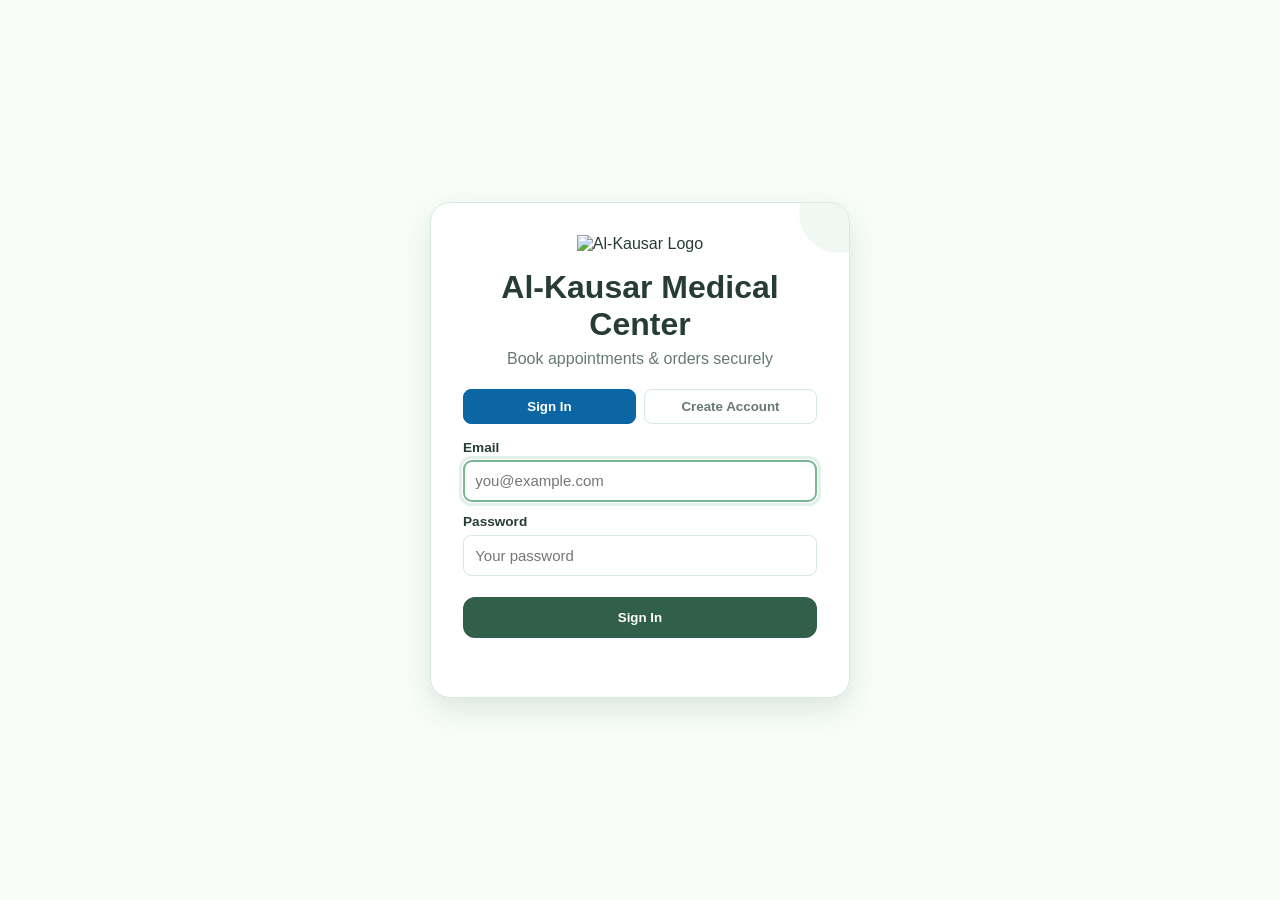
==== login.html @ 041fcc41 "Remove demo-account hint, back link, and security badges from login page" ====
<!DOCTYPE html>
<html lang="en">
<head>
  <meta charset="UTF-8" />
  <meta name="viewport" content="width=device-width, initial-scale=1.0" />
  <title>Sign In - Al-Kausar Medical Center</title>
  <link rel="stylesheet" href="style.css" />
  <style>
    body.auth-page { display: flex; align-items: center; justify-content: center; min-height: 100vh; background: var(--soft); }
    .auth-card { max-width: 420px; width: 100%; text-align: center; padding: 2rem; }
    .auth-card img { width: 96px; margin-bottom: 1rem; }
    .auth-card .form-group { text-align: left; margin: .8rem 0; }
    .auth-card label { display: block; font-size: .85rem; font-weight: 600; margin-bottom: .35rem; }
    .auth-card input { width: 100%; padding: .7rem; border: 1px solid var(--border); border-radius: 8px; box-sizing: border-box; background: var(--card-bg, #fff); color: var(--text, #111); }
    .auth-card .primary-btn { width: 100%; padding: .8rem; margin-top: .5rem; }
    .error-msg { color: #c62828; min-height: 1.2em; font-size: .9rem; margin-top: .6rem; }
    .success-msg { color: #2e7d32; min-height: 1.2em; font-size: .9rem; margin-top: .6rem; }
    .hint { margin-top: 1rem; font-size: .85rem; color: var(--muted); }
    .tabs { display: flex; gap: .5rem; justify-content: center; margin-bottom: 1rem; }
    .tabs button { flex: 1; padding: .55rem; border-radius: 8px; border: 1px solid var(--border); background: transparent; cursor: pointer; font-weight: 600; color: var(--muted); }
    .tabs button.active { background: var(--primary, #0c66a4); color: #fff; border-color: var(--primary, #0c66a4); }
    .step { display: none; }
    .step.active { display: block; }
    a.link { cursor: pointer; color: var(--primary, #0c66a4); text-decoration: underline; }
  </style>
</head>
<body class="auth-page">
  <div class="auth-card card">
    <img src="assets/logo.png" alt="Al-Kausar Logo" />
    <h1>Al-Kausar Medical Center</h1>
    <p style="margin:.2rem 0 1.2rem; color: var(--muted);">Book appointments &amp; orders securely</p>

    <div class="tabs">
      <button id="tabSignIn" class="active" type="button">Sign In</button>
      <button id="tabSignUp" type="button">Create Account</button>
    </div>

    <!-- ============ SIGN IN ============ -->
    <div id="stepSignIn" class="step active">
      <form id="loginForm" novalidate>
        <div class="form-group">
          <label for="username">Email</label>
          <input id="username" type="text" required autocomplete="username" placeholder="you@example.com" />
        </div>
        <div class="form-group">
          <label for="password">Password</label>
          <input id="password" type="password" required autocomplete="current-password" placeholder="Your password" />
        </div>
        <button type="submit" class="primary-btn">Sign In</button>
        <div id="loginError" class="error-msg"></div>
      </form>
    </div>

    <!-- ============ CREATE ACCOUNT ============ -->
    <div id="stepSignUp" class="step">
      <form id="signupForm" novalidate>
        <div class="form-group">
          <label for="suName">Full name</label>
          <input id="suName" type="text" autocomplete="name" placeholder="e.g. Hashir Salam" />
        </div>
        <div class="form-group">
          <label for="suEmail">Email</label>
          <input id="suEmail" type="email" required autocomplete="email" placeholder="you@example.com" />
        </div>
        <div class="form-group">
          <label for="suPassword">Password</label>
          <input id="suPassword" type="password" required autocomplete="new-password" placeholder="8+ chars with letters, numbers &amp; symbols" />
        </div>
        <div class="form-group">
          <label for="suPassword2">Confirm password</label>
          <input id="suPassword2" type="password" required autocomplete="new-password" placeholder="Repeat your password" />
        </div>
        <button type="submit" class="primary-btn">Create Account</button>
        <div id="signupError" class="error-msg"></div>
      </form>
    </div>

    <!-- ============ VERIFY EMAIL ============ -->
    <div id="stepVerify" class="step">
      <p style="color: var(--muted); margin:.4rem 0 1rem;">
        We sent a 6-digit verification code to<br /><strong id="verifyEmailDest" style="color:var(--text);"></strong>
      </p>
      <form id="verifyForm" novalidate>
        <div class="form-group">
          <label for="verificationCode">Verification code</label>
          <input id="verificationCode" type="text" inputmode="numeric" autocomplete="one-time-code" required placeholder="6-digit code" maxlength="6" />
        </div>
        <button type="submit" class="primary-btn">Verify Email</button>
        <div id="verifyError" class="error-msg"></div>
        <div id="verifySuccess" class="success-msg"></div>
      </form>
      <p class="hint">Didn't get it? <a class="link" id="resendCode">Resend code</a> &nbsp;•&nbsp; <a class="link" id="backToSignup">Use another email</a></p>
    </div>

    </div>

  <script>
    // --- In-app authentication with Amazon Cognito ---
    // Sign up with email -> verification code by email -> confirm -> sign in.
    // All credential traffic goes over HTTPS straight to Cognito; the API stays
    // protected by the Cognito JWT authorizer.
    const CLIENT_ID = "m0s0e255m43a8gpf62k69rhjb";
    const ENDPOINT = "https://cognito-idp.ap-south-1.amazonaws.com/";
    const SESSION_KEYS = {
      access: "akmc_access_token",
      id: "akmc_id_token",
      refresh: "akmc_refresh_token",
      expires: "akmc_token_expires",
      user: "akmc_user"
    };

    const $ = (id) => document.getElementById(id);
    const steps = { signIn: $("stepSignIn"), signUp: $("stepSignUp"), verify: $("stepVerify") };

    let pendingEmail = null;    // email used in the current sign-up / verify session
    let pendingPassword = null; // kept in memory only, never written to storage

    function showStep(name) {
      Object.values(steps).forEach(s => s.classList.toggle("active", s.id === "step" + name[0].toUpperCase() + name.slice(1)));
      $("tabSignIn").classList.toggle("active", name === "signIn");
      $("tabSignUp").classList.toggle("active", name === "signUp");
    }

    function setError(el, msg) { el.textContent = msg || ""; }
    function decodeJwtPayload(token) {
      try {
        const b = token.split(".")[1].replace(/-/g, "+").replace(/_/g, "/");
        return JSON.parse(atob(b));
      } catch (e) { return {}; }
    }

    async function callCognito(target, body) {
      const res = await fetch(ENDPOINT, {
        method: "POST",
        headers: {
          "Content-Type": "application/x-amz-json-1.1",
          "X-Amz-Target": "AWSCognitoIdentityProviderService." + target,
          "X-Amz-User-Agent": "aws-amplify/0.1.x js"
        },
        body: JSON.stringify(body)
      });
      const data = await res.json();
      if (!res.ok) {
        const err = new Error(data.message || data.code || "Request failed");
        err.code = data.__type || "";
        throw err;
      }
      return data;
    }

    function friendlyMessage(err) {
      const m = err.message || "";
      if (/NotAuthorized|Incorrect username or password/i.test(m)) return "Incorrect email or password.";
      if (/UserNotFoundException/.test(m) && /signUp|Resend|confirm/i.test(err.code || "")) return "No pending sign-up found for this email.";
      if (/UserNotFoundException/i.test(m)) return "No account found for that email. Create one above.";
      if (/PasswordResetRequiredException/i.test(m)) return "A password reset is required for this account.";
      if (/UsernameExistsException/i.test(m)) return "This email is already registered. Try signing in, or check your inbox for a verification code.";
      if (/InvalidPasswordException/i.test(m)) return "Password doesn't meet the policy: 8+ characters with upper/lowercase letters, a number and a symbol.";
      if (/CodeMismatchException/i.test(m)) return "Incorrect code. Check the email and try again.";
      if (/ExpiredCodeException/i.test(m)) return "That code expired. Please resend a new one.";
      if (/LimitExceededException|TooManyFailedAttempts|TooManyRequests/i.test(m)) return "Too many attempts. Please wait a few minutes and try again.";
      if (/InvalidEmailRoleAccessPolicy/i.test(m)) return "We couldn't send the verification email right now. Please try again later.";
      if (/NetworkError|Failed to fetch/i.test(m)) return "Could not reach the authentication service. Check your connection.";
      return m;
    }

    // ---------------- Sign in ----------------
    async function signIn(username, password) {
      const data = await callCognito("InitiateAuth", {
        AuthFlow: "USER_PASSWORD_AUTH",
        ClientId: CLIENT_ID,
        AuthParameters: { USERNAME: username, PASSWORD: password }
      });
      const auth = data.AuthenticationResult;
      if (!auth || !auth.AccessToken) throw new Error("No session was returned.");

      sessionStorage.setItem(SESSION_KEYS.access, auth.AccessToken);
      if (auth.IdToken) sessionStorage.setItem(SESSION_KEYS.id, auth.IdToken);
      if (auth.RefreshToken) sessionStorage.setItem(SESSION_KEYS.refresh, auth.RefreshToken);
      sessionStorage.setItem(SESSION_KEYS.expires, String(Date.now() + auth.ExpiresIn * 1000));

      const payload = decodeJwtPayload(auth.IdToken || auth.AccessToken);
      sessionStorage.setItem(SESSION_KEYS.user, JSON.stringify({
        email: payload.email || username,
        username: payload["cognito:username"] || username,
        name: payload.name || payload.email || username,
        exp: payload.exp
      }));
      window.location.replace(window.location.origin + "/index.html");
    }

    $("loginForm").addEventListener("submit", async (e) => {
      e.preventDefault();
      setError($("loginError"));
      const username = $("username").value.trim();
      const password = $("password").value;
      if (!username || !password) { setError($("loginError"), "Please enter your email and password."); return; }
      const btn = $("loginForm").querySelector(".primary-btn");
      btn.disabled = true; btn.textContent = "Signing in...";
      try { await signIn(username, password); }
      catch (err) { setError($("loginError"), friendlyMessage(err)); }
      finally { btn.disabled = false; btn.textContent = "Sign In"; }
    });

    // ---------------- Sign up ----------------
    function goToVerify(email, password) {
      pendingEmail = email;
      pendingPassword = password;
      $("verifyEmailDest").textContent = email;
      setError($("verifyError"));
      setError($("verifySuccess"));
      showStep("verify");
      $("verificationCode").focus();
    }

    $("signupForm").addEventListener("submit", async (e) => {
      e.preventDefault();
      setError($("signupError"));
      const name = $("suName").value.trim();
      const email = $("suEmail").value.trim().toLowerCase();
      const p1 = $("suPassword").value;
      const p2 = $("suPassword2").value;
      if (!email || !p1) { setError($("signupError"), "Please fill in your email and password."); return; }
      if (p1 !== p2) { setError($("signupError"), "Passwords do not match."); return; }
      const btn = $("signupForm").querySelector(".primary-btn");
      btn.disabled = true; btn.textContent = "Creating account...";
      try {
        const attrs = [{ Name: "email", Value: email }];
        if (name) attrs.push({ Name: "name", Value: name });
        await callCognito("SignUp", { ClientId: CLIENT_ID, Username: email, Password: p1, UserAttributes: attrs, ClientMetadata: {} });
        goToVerify(email, p1);
      } catch (err) {
        if (/UsernameExistsException/.test(err.code || "")) {
          // Maybe already confirmed -> try sign in, or existing unconfirmed -> go verify
          setError($("signupError"), "This email is already registered. Try signing in instead.");
        } else {
          setError($("signupError"), friendlyMessage(err));
        }
      } finally {
        btn.disabled = false; btn.textContent = "Create Account";
      }
    });

    // ---------------- Verify email ----------------
    $("verifyForm").addEventListener("submit", async (e) => {
      e.preventDefault();
      setError($("verifyError"));
      setError($("verifySuccess"));
      const code = $("verificationCode").value.trim();
      if (!code || code.length !== 6) { setError($("verifyError"), "Enter the 6-digit code from your email."); return; }
      const btn = $("verifyForm").querySelector(".primary-btn");
      btn.disabled = true; btn.textContent = "Verifying...";
      try {
        await callCognito("ConfirmSignUp", { ClientId: CLIENT_ID, Username: pendingEmail, ConfirmationCode: code });
        setError($("verifyError"));
        setError($("verifySuccess"), "Email verified! Signing you in...");
        if (pendingEmail && pendingPassword) {
          window.setTimeout(() => signIn(pendingEmail, pendingPassword).catch(err => {
            showStep("signIn");
            $("username").value = pendingEmail;
            setError($("loginError"), friendlyMessage(err) + " Try signing in now.");
          }), 600);
        } else {
          showStep("signIn");
          $("username").value = pendingEmail;
        }
      } catch (err) {
        setError($("verifyError"), friendlyMessage(err));
      } finally {
        btn.disabled = false; btn.textContent = "Verify Email";
      }
    });

    $("resendCode").addEventListener("click", async () => {
      setError($("verifyError")); setError($("verifySuccess"));
      const link = $("resendCode");
      link.textContent = "Sending...";
      try {
        await callCognito("ResendConfirmationCode", { ClientId: CLIENT_ID, Username: pendingEmail });
        setError($("verifySuccess"), "A new code was sent to " + pendingEmail + ".");
      } catch (err) {
        setError($("verifyError"), friendlyMessage(err));
      } finally {
        link.textContent = "Resend code";
      }
    });

    $("backToSignup").addEventListener("click", () => { showStep("signUp"); });

    // ---------------- Tabs ----------------
    $("tabSignIn").addEventListener("click", () => { showStep("signIn"); setError($("loginError")); });
    $("tabSignUp").addEventListener("click", () => { showStep("signUp"); setError($("signupError")); });

    $("username").focus();
  </script>
</body>
</html>
---- style.css ----
* {
  margin: 0;
  padding: 0;
  box-sizing: border-box;
  font-family: Arial, Helvetica, sans-serif;
}

:root {
  --dark: #244136;
  --deep: #315f49;
  --green: #78b694;
  --green-2: #9ed3b3;
  --mint: #eefaf2;
  --soft: #f8fdf9;
  --border: #d6ebdd;
  --white: #ffffff;
  --text: #263d33;
  --muted: #667a70;
  --danger: #b83d3d;
  --danger-bg: #ffe8e8;
  --warning-bg: #fff4d9;
  --shadow: 0 12px 30px rgba(36, 65, 54, 0.12);
}

body {
  background: var(--soft);
  color: var(--text);
}

.topbar {
  background: rgba(255, 255, 255, 0.95);
  padding: 14px 6%;
  display: flex;
  justify-content: space-between;
  align-items: center;
  box-shadow: var(--shadow);
  position: sticky;
  top: 0;
  z-index: 20;
  backdrop-filter: blur(12px);
}

.brand {
  display: flex;
  align-items: center;
  gap: 12px;
  cursor: pointer;
}

.brand img {
  width: 58px;
  height: 58px;
  object-fit: contain;
}

.brand h2 {
  color: var(--dark);
  font-size: 22px;
}

.brand p {
  color: var(--muted);
  font-size: 13px;
}

.nav-tabs {
  display: flex;
  gap: 8px;
  flex-wrap: wrap;
  justify-content: center;
}

.tab-btn {
  border: 1px solid var(--border);
  background: var(--mint);
  color: var(--dark);
  padding: 10px 14px;
  border-radius: 999px;
  cursor: pointer;
  font-weight: bold;
}

.tab-btn:hover,
.tab-btn.active {
  background: var(--green);
  color: var(--white);
  border-color: var(--green);
}

main {
  min-height: 82vh;
}

.tab-section {
  display: none;
  padding: 44px 6%;
}

.active-section {
  display: block;
}

.hero {
  background:
    radial-gradient(circle at top right, rgba(158, 211, 179, 0.7), transparent 35%),
    linear-gradient(135deg, #edf9f1, #dff3e7);
  border-radius: 30px;
  padding: 55px;
  display: grid;
  grid-template-columns: 1.4fr 0.8fr;
  gap: 35px;
  align-items: center;
  box-shadow: var(--shadow);
  border: 1px solid var(--border);
}

.pill {
  background: var(--white);
  color: var(--deep);
  padding: 8px 14px;
  border-radius: 999px;
  display: inline-block;
  font-weight: bold;
  margin-bottom: 16px;
  border: 1px solid var(--border);
}

.hero h1 {
  color: var(--dark);
  font-size: 48px;
  margin-bottom: 15px;
  line-height: 1.1;
}

.hero p {
  color: var(--muted);
  font-size: 17px;
  line-height: 1.65;
}

.hero-actions {
  margin-top: 26px;
  display: flex;
  gap: 14px;
  flex-wrap: wrap;
}

.primary-btn,
.secondary-btn,
.danger-btn {
  border: none;
  padding: 13px 20px;
  border-radius: 12px;
  font-weight: bold;
  cursor: pointer;
}

.primary-btn {
  background: var(--deep);
  color: var(--white);
}

.primary-btn:hover {
  background: var(--dark);
}

.secondary-btn {
  background: var(--white);
  color: var(--dark);
  border: 1px solid var(--border);
}

.danger-btn {
  background: var(--danger-bg);
  color: var(--danger);
}

.primary-btn:disabled {
  opacity: 0.55;
  cursor: not-allowed;
}

.hero-logo-card,
.form-card,
.info-card,
.card,
.cart-panel,
.record-card {
  background: var(--white);
  padding: 24px;
  border-radius: 20px;
  box-shadow: var(--shadow);
  border: 1px solid var(--border);
}

.hero-logo-card {
  text-align: center;
}

.hero-logo-card img {
  width: 210px;
  max-width: 100%;
  object-fit: contain;
  margin-bottom: 14px;
}

.hero-logo-card h3 {
  color: var(--dark);
  margin-bottom: 8px;
}

.stats {
  display: grid;
  grid-template-columns: repeat(4, 1fr);
  gap: 18px;
  margin: 28px 0;
}

.stats div {
  background: var(--white);
  border-radius: 18px;
  box-shadow: var(--shadow);
  padding: 23px;
  text-align: center;
  border: 1px solid var(--border);
}

.stats h2 {
  color: var(--deep);
  margin-bottom: 6px;
}

.content-block {
  margin-top: 35px;
}

.content-block h2,
.page-title h1 {
  color: var(--dark);
}

.notice {
  background: var(--mint);
  border: 1px solid var(--border);
  padding: 24px;
  border-radius: 20px;
}

.notice p {
  color: var(--muted);
  margin-top: 10px;
  line-height: 1.6;
}

.page-title {
  margin-bottom: 28px;
}

.page-title h1 {
  font-size: 40px;
  margin-bottom: 8px;
}

.page-title p {
  color: var(--muted);
}

.service-grid {
  margin-top: 18px;
  display: grid;
  grid-template-columns: repeat(auto-fit, minmax(190px, 1fr));
  gap: 16px;
}

.service-grid div {
  background: var(--white);
  padding: 22px;
  border-radius: 16px;
  text-align: center;
  box-shadow: var(--shadow);
  font-weight: bold;
  color: var(--dark);
  border: 1px solid var(--border);
}

.card-grid,
.medicine-grid {
  display: grid;
  grid-template-columns: repeat(auto-fit, minmax(255px, 1fr));
  gap: 20px;
}

.card h3 {
  color: var(--dark);
  margin: 10px 0;
}

.card p {
  color: var(--muted);
  margin: 8px 0;
  line-height: 1.45;
}

.badge {
  display: inline-block;
  padding: 7px 11px;
  background: var(--mint);
  color: var(--deep);
  border-radius: 999px;
  font-size: 13px;
  font-weight: bold;
  border: 1px solid var(--border);
}

.available {
  background: #ddf7e5;
  color: #247a43;
}

.out {
  background: var(--danger-bg);
  color: var(--danger);
}

.low {
  background: var(--warning-bg);
  color: #9a6b00;
}

.two-column,
.contact-grid,
.records-grid {
  display: grid;
  grid-template-columns: 1.15fr 0.85fr;
  gap: 24px;
}

.form-card {
  display: grid;
  gap: 14px;
}

.form-card h2,
.info-card h2,
.cart-panel h2,
.record-card h2 {
  color: var(--dark);
}

.info-card p,
.info-card li {
  margin: 10px 0;
  color: var(--muted);
  line-height: 1.5;
}

.info-card ul {
  padding-left: 20px;
}

input,
select,
textarea {
  padding: 13px;
  border: 1px solid var(--border);
  border-radius: 12px;
  font-size: 15px;
  outline-color: var(--green);
  background: #fcfffd;
}

textarea {
  min-height: 95px;
  resize: vertical;
}

.result-box {
  background: var(--white);
  margin-top: 22px;
  padding: 20px;
  border-radius: 16px;
  border-left: 6px solid var(--green);
  box-shadow: var(--shadow);
}

.result-box h3 {
  color: var(--dark);
  margin-bottom: 10px;
}

.hidden {
  display: none;
}

.search-row {
  display: flex;
  gap: 14px;
  margin-bottom: 24px;
}

.search-row input {
  flex: 1;
}

.pharmacy-layout {
  display: grid;
  grid-template-columns: 1fr 370px;
  gap: 24px;
  align-items: start;
}

.cart-panel {
  position: sticky;
  top: 105px;
}

.cart-items {
  margin: 16px 0;
  max-height: 230px;
  overflow-y: auto;
}

.cart-item {
  background: var(--mint);
  border-radius: 12px;
  padding: 12px;
  margin-bottom: 10px;
  border: 1px solid var(--border);
}

.cart-item-top {
  display: flex;
  justify-content: space-between;
  gap: 8px;
  align-items: center;
}

.small-btn {
  border: none;
  background: var(--danger-bg);
  color: var(--danger);
  padding: 6px 9px;
  border-radius: 8px;
  cursor: pointer;
  font-weight: bold;
}

.qty-row {
  display: flex;
  gap: 8px;
  margin-top: 8px;
}

.qty-row button {
  padding: 7px 12px;
}

.cart-total {
  border-top: 1px solid var(--border);
  border-bottom: 1px solid var(--border);
  padding: 14px 0;
  display: flex;
  justify-content: space-between;
  margin-bottom: 15px;
}

.order-form {
  display: grid;
  gap: 12px;
}

.order-form h3 {
  color: var(--dark);
}

.full-btn {
  width: 100%;
}

.record-actions {
  display: flex;
  gap: 12px;
  flex-wrap: wrap;
  margin-bottom: 20px;
}

.record-item {
  background: var(--mint);
  border: 1px solid var(--border);
  padding: 14px;
  border-radius: 14px;
  margin: 12px 0;
}

.record-item p {
  color: var(--muted);
  margin: 6px 0;
}

footer {
  background: var(--dark);
  color: var(--white);
  text-align: center;
  padding: 18px;
  display: flex;
  gap: 12px;
  align-items: center;
  justify-content: center;
  flex-wrap: wrap;
}

footer img {
  width: 42px;
  height: 42px;
  object-fit: contain;
}

@media (max-width: 1020px) {
  .topbar {
    flex-direction: column;
    gap: 16px;
  }

  .hero,
  .two-column,
  .contact-grid,
  .records-grid,
  .pharmacy-layout {
    grid-template-columns: 1fr;
  }

  .cart-panel {
    position: static;
  }

  .stats {
    grid-template-columns: repeat(2, 1fr);
  }
}

@media (max-width: 620px) {
  .tab-section {
    padding: 28px 5%;
  }

  .brand h2 {
    font-size: 18px;
  }

  .brand img {
    width: 50px;
    height: 50px;
  }

  .hero {
    padding: 30px;
  }

  .hero h1 {
    font-size: 33px;
  }

  .stats {
    grid-template-columns: 1fr;
  }

  .search-row {
    flex-direction: column;
  }
}

.contact-buttons {
  margin-top: 20px;
  display: grid;
  grid-template-columns: repeat(2, 1fr);
  gap: 12px;
}

.contact-btn {
  text-decoration: none;
  padding: 12px 14px;
  border-radius: 12px;
  text-align: center;
  font-weight: bold;
  color: var(--white);
  box-shadow: 0 8px 18px rgba(36, 65, 54, 0.10);
}

.contact-btn.call {
  background: var(--deep);
}

.contact-btn.whatsapp {
  background: #25d366;
}

.contact-btn.gmail {
  background: #d44638;
}

.contact-btn.facebook {
  background: #1877f2;
}

.contact-btn:hover {
  filter: brightness(0.95);
  transform: translateY(-1px);
}

@media (max-width: 520px) {
  .contact-buttons {
    grid-template-columns: 1fr;
  }
}

/* Professional polish update */
html {
  scroll-behavior: smooth;
}

body {
  transition: background 0.35s ease, color 0.35s ease;
}

.preloader {
  position: fixed;
  inset: 0;
  background: var(--soft);
  z-index: 999;
  display: grid;
  place-items: center;
  text-align: center;
  transition: opacity 0.5s ease, visibility 0.5s ease;
}

.preloader img {
  width: 120px;
  animation: pulseLogo 1.4s infinite ease-in-out;
}

.preloader p {
  color: var(--dark);
  font-weight: bold;
  margin-top: 14px;
}

.preloader.hide {
  opacity: 0;
  visibility: hidden;
}

.theme-toggle {
  border: 1px solid var(--border);
  background: var(--dark);
  color: var(--white);
  padding: 10px 14px;
  border-radius: 999px;
  cursor: pointer;
  font-weight: bold;
  transition: transform 0.25s ease, background 0.25s ease;
}

.theme-toggle:hover {
  transform: translateY(-2px);
  background: var(--deep);
}

.hero,
.stats div,
.service-grid div,
.card,
.info-card,
.form-card,
.cart-panel,
.hero-logo-card,
.record-card,
.notice {
  animation: fadeUp 0.65s ease both;
}

.card,
.service-grid div,
.stats div,
.info-card,
.form-card,
.cart-panel,
.hero-logo-card {
  transition: transform 0.28s ease, box-shadow 0.28s ease, border-color 0.28s ease;
}

.card:hover,
.service-grid div:hover,
.stats div:hover,
.info-card:hover,
.form-card:hover,
.cart-panel:hover,
.hero-logo-card:hover {
  transform: translateY(-6px);
  box-shadow: 0 18px 40px rgba(36, 65, 54, 0.18);
  border-color: var(--green-2);
}

.primary-btn,
.secondary-btn,
.danger-btn,
.tab-btn,
.contact-btn {
  transition: transform 0.25s ease, filter 0.25s ease, background 0.25s ease, color 0.25s ease;
}

.primary-btn:hover,
.secondary-btn:hover,
.danger-btn:hover,
.tab-btn:hover,
.contact-btn:hover {
  transform: translateY(-2px);
}

.hero-logo-card img {
  animation: floatLogo 3.5s ease-in-out infinite;
}

.card:nth-child(2),
.service-grid div:nth-child(2),
.stats div:nth-child(2) {
  animation-delay: 0.08s;
}

.card:nth-child(3),
.service-grid div:nth-child(3),
.stats div:nth-child(3) {
  animation-delay: 0.16s;
}

.card:nth-child(4),
.service-grid div:nth-child(4),
.stats div:nth-child(4) {
  animation-delay: 0.24s;
}

input:focus,
select:focus,
textarea:focus {
  box-shadow: 0 0 0 4px rgba(120, 182, 148, 0.20);
}

.result-box {
  animation: fadeUp 0.45s ease both;
}

body.dark-mode {
  --dark: #e9fff1;
  --deep: #9ed3b3;
  --green: #78b694;
  --green-2: #a9dcbc;
  --mint: #163326;
  --soft: #0d1f18;
  --border: #2d5a44;
  --white: #132b21;
  --text: #e6f7ed;
  --muted: #b6cfc0;
  --danger: #ff9b9b;
  --danger-bg: #4a2020;
  --warning-bg: #493c18;
  --shadow: 0 12px 30px rgba(0, 0, 0, 0.35);
}

body.dark-mode .topbar {
  background: rgba(19, 43, 33, 0.92);
}

body.dark-mode .hero {
  background:
    radial-gradient(circle at top right, rgba(120, 182, 148, 0.25), transparent 35%),
    linear-gradient(135deg, #132b21, #0f251c);
}

body.dark-mode input,
body.dark-mode select,
body.dark-mode textarea {
  background: #0f251c;
  color: var(--text);
}

body.dark-mode .secondary-btn {
  background: #0f251c;
  color: var(--text);
}

body.dark-mode .preloader {
  background: var(--soft);
}

body.dark-mode .contact-btn.gmail,
body.dark-mode .contact-btn.facebook,
body.dark-mode .contact-btn.whatsapp {
  color: white;
}

@keyframes fadeUp {
  from {
    opacity: 0;
    transform: translateY(18px);
  }
  to {
    opacity: 1;
    transform: translateY(0);
  }
}

@keyframes floatLogo {
  0%, 100% {
    transform: translateY(0);
  }
  50% {
    transform: translateY(-10px);
  }
}

@keyframes pulseLogo {
  0%, 100% {
    transform: scale(1);
    opacity: 0.85;
  }
  50% {
    transform: scale(1.08);
    opacity: 1;
  }
}

@media (max-width: 1020px) {
  .theme-toggle {
    align-self: center;
  }
}

/* v6 responsive and premium animation update */
.menu-toggle {
  display: none;
  border: 1px solid var(--border);
  background: var(--mint);
  color: var(--dark);
  width: 44px;
  height: 44px;
  border-radius: 12px;
  font-size: 24px;
  cursor: pointer;
  transition: transform 0.25s ease, background 0.25s ease;
}

.menu-toggle:hover {
  transform: rotate(4deg) scale(1.05);
  background: var(--green);
  color: var(--white);
}

.brand img {
  animation: logoGlow 3s ease-in-out infinite;
  filter: drop-shadow(0 8px 14px rgba(49, 95, 73, 0.22));
  transition: transform 0.35s ease, filter 0.35s ease;
}

.brand:hover img {
  transform: rotate(-4deg) scale(1.08);
  filter: drop-shadow(0 12px 22px rgba(49, 95, 73, 0.35));
}

.hero {
  position: relative;
  overflow: hidden;
  min-height: 560px;
}

.hero::before,
.hero::after {
  content: "";
  position: absolute;
  border-radius: 50%;
  pointer-events: none;
}

.hero::before {
  width: 260px;
  height: 260px;
  background: rgba(120, 182, 148, 0.18);
  top: -80px;
  left: -70px;
  animation: slowFloat 7s ease-in-out infinite;
}

.hero::after {
  width: 180px;
  height: 180px;
  background: rgba(158, 211, 179, 0.22);
  bottom: -55px;
  right: 28%;
  animation: slowFloat 8s ease-in-out infinite reverse;
}

.hero-text,
.hero-logo-card {
  position: relative;
  z-index: 1;
}

.hero-text h1 {
  max-width: 780px;
  letter-spacing: -1px;
}

.trust-row {
  margin-top: 30px;
  display: grid;
  grid-template-columns: repeat(3, 1fr);
  gap: 14px;
}

.trust-row div {
  background: rgba(255, 255, 255, 0.72);
  border: 1px solid var(--border);
  border-radius: 16px;
  padding: 14px;
  backdrop-filter: blur(8px);
  transition: transform 0.25s ease, background 0.25s ease;
}

.trust-row div:hover {
  transform: translateY(-4px);
  background: var(--white);
}

.trust-row strong {
  display: block;
  color: var(--dark);
  margin-bottom: 4px;
}

.trust-row span {
  color: var(--muted);
  font-size: 13px;
}

.logo-orbit {
  width: 230px;
  height: 230px;
  margin: 0 auto 12px;
  position: relative;
  display: grid;
  place-items: center;
}

.logo-orbit img {
  width: 185px;
  position: relative;
  z-index: 2;
  animation: logoBreath 3.2s ease-in-out infinite;
}

.logo-orbit span {
  position: absolute;
  border: 1px dashed var(--green);
  border-radius: 50%;
  inset: 8px;
  animation: rotateOrbit 16s linear infinite;
}

.logo-orbit span:nth-child(2) {
  inset: 28px;
  animation-direction: reverse;
  animation-duration: 11s;
  opacity: 0.65;
}

.mini-hours {
  background: var(--mint);
  border: 1px solid var(--border);
  padding: 12px;
  border-radius: 14px;
  margin-top: 16px;
}

.mini-hours p {
  margin: 6px 0;
  font-size: 14px;
}

.quick-strip {
  margin: 24px 0;
  display: grid;
  grid-template-columns: repeat(3, 1fr);
  gap: 18px;
}

.quick-strip div {
  background: var(--white);
  border: 1px solid var(--border);
  box-shadow: var(--shadow);
  border-radius: 20px;
  padding: 22px;
  transition: transform 0.28s ease, box-shadow 0.28s ease;
  animation: fadeUp 0.65s ease both;
}

.quick-strip div:hover {
  transform: translateY(-8px) scale(1.01);
  box-shadow: 0 20px 42px rgba(36, 65, 54, 0.18);
}

.quick-strip span {
  display: inline-grid;
  place-items: center;
  width: 42px;
  height: 42px;
  border-radius: 50%;
  background: var(--mint);
  color: var(--deep);
  font-weight: bold;
  margin-bottom: 12px;
  border: 1px solid var(--border);
}

.quick-strip h3 {
  color: var(--dark);
  margin-bottom: 8px;
}

.quick-strip p {
  color: var(--muted);
  line-height: 1.5;
}

.featured-care {
  display: grid;
  grid-template-columns: 1fr 1fr;
  gap: 22px;
  align-items: stretch;
  background: linear-gradient(135deg, var(--white), var(--mint));
  border: 1px solid var(--border);
  border-radius: 24px;
  padding: 28px;
  box-shadow: var(--shadow);
  overflow: hidden;
  position: relative;
}

.featured-care::after {
  content: "+";
  position: absolute;
  right: 25px;
  bottom: -28px;
  font-size: 150px;
  color: rgba(120, 182, 148, 0.15);
  font-weight: bold;
}

.featured-text,
.featured-cards {
  position: relative;
  z-index: 1;
}

.featured-text h2 {
  font-size: 32px;
  line-height: 1.2;
  margin: 12px 0;
}

.featured-text p {
  color: var(--muted);
  line-height: 1.65;
}

.featured-cards {
  display: grid;
  gap: 14px;
}

.featured-cards div {
  background: var(--white);
  border: 1px solid var(--border);
  border-radius: 18px;
  padding: 20px;
  transition: transform 0.25s ease;
}

.featured-cards div:hover {
  transform: translateX(6px);
}

.featured-cards h3 {
  color: var(--dark);
  margin-bottom: 8px;
}

.featured-cards p {
  color: var(--muted);
  line-height: 1.5;
}

.card:hover .badge {
  transform: scale(1.04);
}

.badge {
  transition: transform 0.25s ease;
}

.card {
  position: relative;
  overflow: hidden;
}

.card::after {
  content: "";
  position: absolute;
  width: 80px;
  height: 80px;
  background: rgba(120, 182, 148, 0.10);
  border-radius: 50%;
  right: -30px;
  top: -30px;
  transition: transform 0.35s ease;
}

.card:hover::after {
  transform: scale(2.2);
}

.card > * {
  position: relative;
  z-index: 1;
}

.contact-btn {
  position: relative;
  overflow: hidden;
}

.contact-btn::after {
  content: "";
  position: absolute;
  inset: 0;
  transform: translateX(-100%);
  background: linear-gradient(90deg, transparent, rgba(255,255,255,0.25), transparent);
  transition: transform 0.5s ease;
}

.contact-btn:hover::after {
  transform: translateX(100%);
}

body.dark-mode .trust-row div {
  background: rgba(19, 43, 33, 0.76);
}

body.dark-mode .featured-care {
  background: linear-gradient(135deg, #132b21, #10261d);
}

@keyframes logoGlow {
  0%, 100% {
    filter: drop-shadow(0 8px 14px rgba(49, 95, 73, 0.20));
  }
  50% {
    filter: drop-shadow(0 12px 24px rgba(49, 95, 73, 0.42));
  }
}

@keyframes logoBreath {
  0%, 100% {
    transform: scale(1) translateY(0);
  }
  50% {
    transform: scale(1.035) translateY(-5px);
  }
}

@keyframes rotateOrbit {
  to {
    transform: rotate(360deg);
  }
}

@keyframes slowFloat {
  0%, 100% {
    transform: translate(0, 0);
  }
  50% {
    transform: translate(16px, 20px);
  }
}

/* Stronger mobile responsiveness */
@media (max-width: 1020px) {
  .topbar {
    display: grid;
    grid-template-columns: 1fr auto auto;
    align-items: center;
    gap: 12px;
  }

  .brand {
    justify-self: start;
  }

  .menu-toggle {
    display: inline-grid;
    place-items: center;
  }

  .theme-toggle {
    justify-self: end;
  }

  .nav-tabs {
    grid-column: 1 / -1;
    display: none;
    width: 100%;
    background: var(--white);
    border: 1px solid var(--border);
    border-radius: 18px;
    padding: 12px;
    box-shadow: var(--shadow);
  }

  .nav-tabs.open {
    display: grid;
    grid-template-columns: repeat(2, 1fr);
  }

  .tab-btn {
    width: 100%;
    border-radius: 12px;
  }

  .hero {
    min-height: auto;
    padding: 38px;
  }

  .hero h1 {
    font-size: 42px;
  }

  .trust-row,
  .quick-strip,
  .featured-care {
    grid-template-columns: 1fr;
  }

  .hero-logo-card {
    max-width: 420px;
    margin: 0 auto;
  }

  body.dark-mode .nav-tabs {
    background: var(--white);
  }
}

@media (max-width: 720px) {
  .topbar {
    padding: 12px 4%;
    grid-template-columns: 1fr auto auto;
  }

  .brand h2 {
    font-size: 16px;
  }

  .brand p {
    font-size: 12px;
  }

  .brand img {
    width: 45px;
    height: 45px;
  }

  .theme-toggle {
    padding: 9px 10px;
    font-size: 13px;
  }

  .hero {
    padding: 26px;
    border-radius: 22px;
  }

  .hero h1 {
    font-size: 31px;
    letter-spacing: -0.5px;
  }

  .hero p {
    font-size: 15px;
  }

  .hero-actions {
    display: grid;
    grid-template-columns: 1fr;
  }

  .primary-btn,
  .secondary-btn,
  .danger-btn {
    width: 100%;
  }

  .logo-orbit {
    width: 180px;
    height: 180px;
  }

  .logo-orbit img {
    width: 140px;
  }

  .page-title h1 {
    font-size: 30px;
  }

  .quick-strip div,
  .featured-care,
  .service-grid div,
  .card,
  .form-card,
  .info-card,
  .cart-panel {
    border-radius: 16px;
  }

  .contact-buttons {
    grid-template-columns: 1fr;
  }

  .cart-items {
    max-height: none;
  }
}

@media (max-width: 420px) {
  .topbar {
    grid-template-columns: 1fr auto;
  }

  .theme-toggle {
    grid-column: 1 / -1;
    width: 100%;
  }

  .menu-toggle {
    grid-column: 2;
    grid-row: 1;
  }

  .nav-tabs.open {
    grid-template-columns: 1fr;
  }

  .hero h1 {
    font-size: 27px;
  }

  .stats div {
    padding: 18px;
  }

  .tab-section {
    padding-left: 4%;
    padding-right: 4%;
  }
}

/* ---- Security status (footer) + auth UI ---- */
.security-bar {
  color: var(--white);
  padding: 6px 0;
  font-size: 12px;
}

.security-bar-inner {
  max-width: 1200px;
  margin: 0 auto;
  display: flex;
  flex-wrap: wrap;
  align-items: center;
  justify-content: center;
  gap: 8px;
}

.sec-badge {
  background: rgba(128, 128, 128, 0.18);
  border: 1px solid rgba(128, 128, 128, 0.32);
  padding: 3px 10px;
  border-radius: 999px;
  font-size: 11px;
}

@supports (background: color-mix(in srgb, red 10%, transparent)) {
  .sec-badge {
    background: color-mix(in srgb, currentColor 12%, transparent);
    border: 1px solid color-mix(in srgb, currentColor 28%, transparent);
  }
}

.sec-user {
  font-weight: bold;
  opacity: 0.9;
}

.theme-toggle.logged-in {
  background: var(--green, #1e8e7e);
}
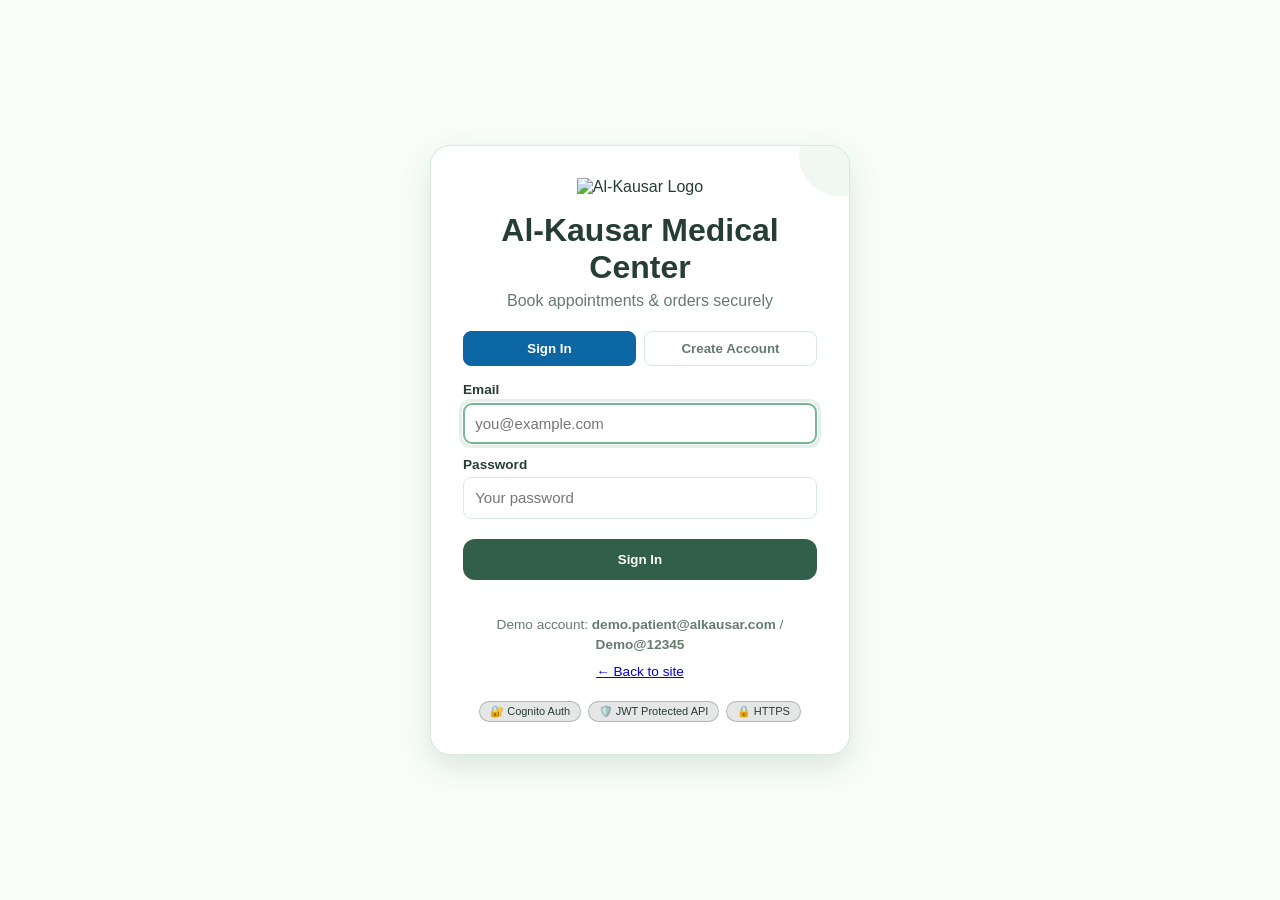
==== commit 98506621: "Add self-service sign-up: Cognito email verification (SignUp/ConfirmSignUp) + Create Account tab" ====
--- a/login.html
+++ b/login.html
@@ -16,6 +16,7 @@
     .error-msg { color: #c62828; min-height: 1.2em; font-size: .9rem; margin-top: .6rem; }
     .success-msg { color: #2e7d32; min-height: 1.2em; font-size: .9rem; margin-top: .6rem; }
     .hint { margin-top: 1rem; font-size: .85rem; color: var(--muted); }
+    .sec-badges { display: flex; gap: .4rem; justify-content: center; flex-wrap: wrap; margin-top: 1.2rem; }
     .tabs { display: flex; gap: .5rem; justify-content: center; margin-bottom: 1rem; }
     .tabs button { flex: 1; padding: .55rem; border-radius: 8px; border: 1px solid var(--border); background: transparent; cursor: pointer; font-weight: 600; color: var(--muted); }
     .tabs button.active { background: var(--primary, #0c66a4); color: #fff; border-color: var(--primary, #0c66a4); }
@@ -92,7 +93,15 @@
       <p class="hint">Didn't get it? <a class="link" id="resendCode">Resend code</a> &nbsp;•&nbsp; <a class="link" id="backToSignup">Use another email</a></p>
     </div>
 
-    </div>
+    <p class="hint">Demo account: <strong>demo.patient@alkausar.com</strong> / <strong>Demo@12345</strong></p>
+    <p class="hint"><a href="index.html">&larr; Back to site</a></p>
+
+    <div class="sec-badges">
+      <span class="sec-badge">🔐 Cognito Auth</span>
+      <span class="sec-badge">🛡️ JWT Protected API</span>
+      <span class="sec-badge">🔒 HTTPS</span>
+    </div>
+  </div>
 
   <script>
     // --- In-app authentication with Amazon Cognito ---
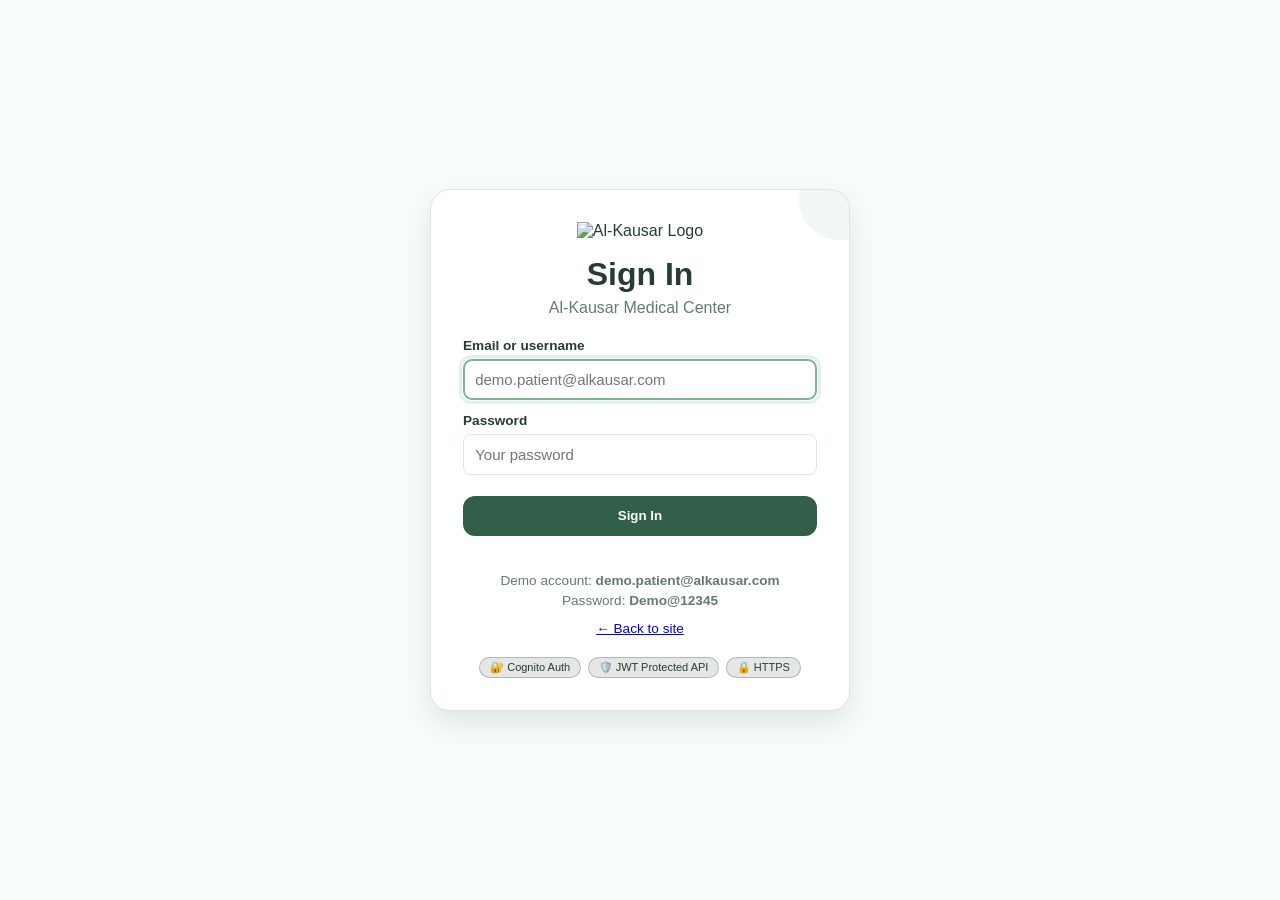
==== commit d8a623d1: "Replace flaky Cognito hosted-UI login with reliable in-app form (USER_PASSWORD_AUTH)" ====
--- a/login.html
+++ b/login.html
@@ -14,86 +14,30 @@
     .auth-card input { width: 100%; padding: .7rem; border: 1px solid var(--border); border-radius: 8px; box-sizing: border-box; background: var(--card-bg, #fff); color: var(--text, #111); }
     .auth-card .primary-btn { width: 100%; padding: .8rem; margin-top: .5rem; }
     .error-msg { color: #c62828; min-height: 1.2em; font-size: .9rem; margin-top: .6rem; }
-    .success-msg { color: #2e7d32; min-height: 1.2em; font-size: .9rem; margin-top: .6rem; }
     .hint { margin-top: 1rem; font-size: .85rem; color: var(--muted); }
     .sec-badges { display: flex; gap: .4rem; justify-content: center; flex-wrap: wrap; margin-top: 1.2rem; }
-    .tabs { display: flex; gap: .5rem; justify-content: center; margin-bottom: 1rem; }
-    .tabs button { flex: 1; padding: .55rem; border-radius: 8px; border: 1px solid var(--border); background: transparent; cursor: pointer; font-weight: 600; color: var(--muted); }
-    .tabs button.active { background: var(--primary, #0c66a4); color: #fff; border-color: var(--primary, #0c66a4); }
-    .step { display: none; }
-    .step.active { display: block; }
-    a.link { cursor: pointer; color: var(--primary, #0c66a4); text-decoration: underline; }
   </style>
 </head>
 <body class="auth-page">
   <div class="auth-card card">
     <img src="assets/logo.png" alt="Al-Kausar Logo" />
-    <h1>Al-Kausar Medical Center</h1>
-    <p style="margin:.2rem 0 1.2rem; color: var(--muted);">Book appointments &amp; orders securely</p>
+    <h1>Sign In</h1>
+    <p style="margin:.2rem 0 1.2rem; color: var(--muted);">Al-Kausar Medical Center</p>
 
-    <div class="tabs">
-      <button id="tabSignIn" class="active" type="button">Sign In</button>
-      <button id="tabSignUp" type="button">Create Account</button>
-    </div>
+    <form id="loginForm" novalidate>
+      <div class="form-group">
+        <label for="username">Email or username</label>
+        <input id="username" type="text" required autocomplete="username" placeholder="demo.patient@alkausar.com" />
+      </div>
+      <div class="form-group">
+        <label for="password">Password</label>
+        <input id="password" type="password" required autocomplete="current-password" placeholder="Your password" />
+      </div>
+      <button type="submit" class="primary-btn">Sign In</button>
+      <div id="loginError" class="error-msg"></div>
+    </form>
 
-    <!-- ============ SIGN IN ============ -->
-    <div id="stepSignIn" class="step active">
-      <form id="loginForm" novalidate>
-        <div class="form-group">
-          <label for="username">Email</label>
-          <input id="username" type="text" required autocomplete="username" placeholder="you@example.com" />
-        </div>
-        <div class="form-group">
-          <label for="password">Password</label>
-          <input id="password" type="password" required autocomplete="current-password" placeholder="Your password" />
-        </div>
-        <button type="submit" class="primary-btn">Sign In</button>
-        <div id="loginError" class="error-msg"></div>
-      </form>
-    </div>
-
-    <!-- ============ CREATE ACCOUNT ============ -->
-    <div id="stepSignUp" class="step">
-      <form id="signupForm" novalidate>
-        <div class="form-group">
-          <label for="suName">Full name</label>
-          <input id="suName" type="text" autocomplete="name" placeholder="e.g. Hashir Salam" />
-        </div>
-        <div class="form-group">
-          <label for="suEmail">Email</label>
-          <input id="suEmail" type="email" required autocomplete="email" placeholder="you@example.com" />
-        </div>
-        <div class="form-group">
-          <label for="suPassword">Password</label>
-          <input id="suPassword" type="password" required autocomplete="new-password" placeholder="8+ chars with letters, numbers &amp; symbols" />
-        </div>
-        <div class="form-group">
-          <label for="suPassword2">Confirm password</label>
-          <input id="suPassword2" type="password" required autocomplete="new-password" placeholder="Repeat your password" />
-        </div>
-        <button type="submit" class="primary-btn">Create Account</button>
-        <div id="signupError" class="error-msg"></div>
-      </form>
-    </div>
-
-    <!-- ============ VERIFY EMAIL ============ -->
-    <div id="stepVerify" class="step">
-      <p style="color: var(--muted); margin:.4rem 0 1rem;">
-        We sent a 6-digit verification code to<br /><strong id="verifyEmailDest" style="color:var(--text);"></strong>
-      </p>
-      <form id="verifyForm" novalidate>
-        <div class="form-group">
-          <label for="verificationCode">Verification code</label>
-          <input id="verificationCode" type="text" inputmode="numeric" autocomplete="one-time-code" required placeholder="6-digit code" maxlength="6" />
-        </div>
-        <button type="submit" class="primary-btn">Verify Email</button>
-        <div id="verifyError" class="error-msg"></div>
-        <div id="verifySuccess" class="success-msg"></div>
-      </form>
-      <p class="hint">Didn't get it? <a class="link" id="resendCode">Resend code</a> &nbsp;•&nbsp; <a class="link" id="backToSignup">Use another email</a></p>
-    </div>
-
-    <p class="hint">Demo account: <strong>demo.patient@alkausar.com</strong> / <strong>Demo@12345</strong></p>
+    <p class="hint">Demo account: <strong>demo.patient@alkausar.com</strong><br />Password: <strong>Demo@12345</strong></p>
     <p class="hint"><a href="index.html">&larr; Back to site</a></p>
 
     <div class="sec-badges">
@@ -104,9 +48,8 @@
   </div>
 
   <script>
-    // --- In-app authentication with Amazon Cognito ---
-    // Sign up with email -> verification code by email -> confirm -> sign in.
-    // All credential traffic goes over HTTPS straight to Cognito; the API stays
+    // --- In-app login with Amazon Cognito (USER_PASSWORD_AUTH flow) ---
+    // Credentials are sent over HTTPS directly to Cognito; the API stays
     // protected by the Cognito JWT authorizer.
     const CLIENT_ID = "m0s0e255m43a8gpf62k69rhjb";
     const ENDPOINT = "https://cognito-idp.ap-south-1.amazonaws.com/";
@@ -115,22 +58,19 @@
       id: "akmc_id_token",
       refresh: "akmc_refresh_token",
       expires: "akmc_token_expires",
-      user: "akmc_user"
+      user: "akmc_user",
+      verifier: "akmc_code_verifier",
+      state: "akmc_oauth_state"
     };
 
-    const $ = (id) => document.getElementById(id);
-    const steps = { signIn: $("stepSignIn"), signUp: $("stepSignUp"), verify: $("stepVerify") };
+    const form = document.getElementById("loginForm");
+    const errEl = document.getElementById("loginError");
+    const usernameEl = document.getElementById("username");
+    const passwordEl = document.getElementById("password");
+    const btn = form.querySelector("button[type='submit']");
 
-    let pendingEmail = null;    // email used in the current sign-up / verify session
-    let pendingPassword = null; // kept in memory only, never written to storage
+    function setError(msg) { errEl.textContent = msg || ""; }
 
-    function showStep(name) {
-      Object.values(steps).forEach(s => s.classList.toggle("active", s.id === "step" + name[0].toUpperCase() + name.slice(1)));
-      $("tabSignIn").classList.toggle("active", name === "signIn");
-      $("tabSignUp").classList.toggle("active", name === "signUp");
-    }
-
-    function setError(el, msg) { el.textContent = msg || ""; }
     function decodeJwtPayload(token) {
       try {
         const b = token.split(".")[1].replace(/-/g, "+").replace(/_/g, "/");
@@ -138,48 +78,26 @@
       } catch (e) { return {}; }
     }
 
-    async function callCognito(target, body) {
+    async function signIn(username, password) {
       const res = await fetch(ENDPOINT, {
         method: "POST",
         headers: {
           "Content-Type": "application/x-amz-json-1.1",
-          "X-Amz-Target": "AWSCognitoIdentityProviderService." + target,
+          "X-Amz-Target": "AWSCognitoIdentityProviderService.InitiateAuth",
           "X-Amz-User-Agent": "aws-amplify/0.1.x js"
         },
-        body: JSON.stringify(body)
+        body: JSON.stringify({
+          AuthFlow: "USER_PASSWORD_AUTH",
+          ClientId: CLIENT_ID,
+          AuthParameters: { USERNAME: username, PASSWORD: password }
+        })
       });
       const data = await res.json();
       if (!res.ok) {
-        const err = new Error(data.message || data.code || "Request failed");
+        const err = new Error(data.message || data.code || "Sign-in failed");
         err.code = data.__type || "";
         throw err;
       }
-      return data;
-    }
-
-    function friendlyMessage(err) {
-      const m = err.message || "";
-      if (/NotAuthorized|Incorrect username or password/i.test(m)) return "Incorrect email or password.";
-      if (/UserNotFoundException/.test(m) && /signUp|Resend|confirm/i.test(err.code || "")) return "No pending sign-up found for this email.";
-      if (/UserNotFoundException/i.test(m)) return "No account found for that email. Create one above.";
-      if (/PasswordResetRequiredException/i.test(m)) return "A password reset is required for this account.";
-      if (/UsernameExistsException/i.test(m)) return "This email is already registered. Try signing in, or check your inbox for a verification code.";
-      if (/InvalidPasswordException/i.test(m)) return "Password doesn't meet the policy: 8+ characters with upper/lowercase letters, a number and a symbol.";
-      if (/CodeMismatchException/i.test(m)) return "Incorrect code. Check the email and try again.";
-      if (/ExpiredCodeException/i.test(m)) return "That code expired. Please resend a new one.";
-      if (/LimitExceededException|TooManyFailedAttempts|TooManyRequests/i.test(m)) return "Too many attempts. Please wait a few minutes and try again.";
-      if (/InvalidEmailRoleAccessPolicy/i.test(m)) return "We couldn't send the verification email right now. Please try again later.";
-      if (/NetworkError|Failed to fetch/i.test(m)) return "Could not reach the authentication service. Check your connection.";
-      return m;
-    }
-
-    // ---------------- Sign in ----------------
-    async function signIn(username, password) {
-      const data = await callCognito("InitiateAuth", {
-        AuthFlow: "USER_PASSWORD_AUTH",
-        ClientId: CLIENT_ID,
-        AuthParameters: { USERNAME: username, PASSWORD: password }
-      });
       const auth = data.AuthenticationResult;
       if (!auth || !auth.AccessToken) throw new Error("No session was returned.");
 
@@ -190,117 +108,43 @@
 
       const payload = decodeJwtPayload(auth.IdToken || auth.AccessToken);
       sessionStorage.setItem(SESSION_KEYS.user, JSON.stringify({
-        email: payload.email || username,
-        username: payload["cognito:username"] || username,
-        name: payload.name || payload.email || username,
+        email: payload.email,
+        username: payload["cognito:username"],
+        name: payload.name || payload.email,
         exp: payload.exp
       }));
+
       window.location.replace(window.location.origin + "/index.html");
     }
 
-    $("loginForm").addEventListener("submit", async (e) => {
+    form.addEventListener("submit", async (e) => {
       e.preventDefault();
-      setError($("loginError"));
-      const username = $("username").value.trim();
-      const password = $("password").value;
-      if (!username || !password) { setError($("loginError"), "Please enter your email and password."); return; }
-      const btn = $("loginForm").querySelector(".primary-btn");
-      btn.disabled = true; btn.textContent = "Signing in...";
-      try { await signIn(username, password); }
-      catch (err) { setError($("loginError"), friendlyMessage(err)); }
-      finally { btn.disabled = false; btn.textContent = "Sign In"; }
-    });
+      setError("");
+      const username = usernameEl.value.trim();
+      const password = passwordEl.value;
+      if (!username || !password) { setError("Please enter your email and password."); return; }
 
-    // ---------------- Sign up ----------------
-    function goToVerify(email, password) {
-      pendingEmail = email;
-      pendingPassword = password;
-      $("verifyEmailDest").textContent = email;
-      setError($("verifyError"));
-      setError($("verifySuccess"));
-      showStep("verify");
-      $("verificationCode").focus();
-    }
-
-    $("signupForm").addEventListener("submit", async (e) => {
-      e.preventDefault();
-      setError($("signupError"));
-      const name = $("suName").value.trim();
-      const email = $("suEmail").value.trim().toLowerCase();
-      const p1 = $("suPassword").value;
-      const p2 = $("suPassword2").value;
-      if (!email || !p1) { setError($("signupError"), "Please fill in your email and password."); return; }
-      if (p1 !== p2) { setError($("signupError"), "Passwords do not match."); return; }
-      const btn = $("signupForm").querySelector(".primary-btn");
-      btn.disabled = true; btn.textContent = "Creating account...";
+      btn.disabled = true;
+      btn.textContent = "Signing in...";
       try {
-        const attrs = [{ Name: "email", Value: email }];
-        if (name) attrs.push({ Name: "name", Value: name });
-        await callCognito("SignUp", { ClientId: CLIENT_ID, Username: email, Password: p1, UserAttributes: attrs, ClientMetadata: {} });
-        goToVerify(email, p1);
+        await signIn(username, password);
       } catch (err) {
-        if (/UsernameExistsException/.test(err.code || "")) {
-          // Maybe already confirmed -> try sign in, or existing unconfirmed -> go verify
-          setError($("signupError"), "This email is already registered. Try signing in instead.");
-        } else {
-          setError($("signupError"), friendlyMessage(err));
-        }
+        const m = err.message || "Sign-in failed.";
+        setError(
+          /NotAuthorizedException|Incorrect username or password/i.test(m) ? "Incorrect username or password." :
+          /UserNotFoundException/i.test(m)                       ? "No account found for that email." :
+          /PasswordResetRequiredException/i.test(m)              ? "Password reset is required for this account." :
+          /TooManyRequests|Throttling/i.test(m)                  ? "Too many attempts. Wait a few minutes and try again." :
+          /NetworkError|Failed to fetch/i.test(m)                ? "Could not reach the authentication service. Check your connection." :
+          m
+        );
       } finally {
-        btn.disabled = false; btn.textContent = "Create Account";
+        btn.disabled = false;
+        btn.textContent = "Sign In";
       }
     });
 
-    // ---------------- Verify email ----------------
-    $("verifyForm").addEventListener("submit", async (e) => {
-      e.preventDefault();
-      setError($("verifyError"));
-      setError($("verifySuccess"));
-      const code = $("verificationCode").value.trim();
-      if (!code || code.length !== 6) { setError($("verifyError"), "Enter the 6-digit code from your email."); return; }
-      const btn = $("verifyForm").querySelector(".primary-btn");
-      btn.disabled = true; btn.textContent = "Verifying...";
-      try {
-        await callCognito("ConfirmSignUp", { ClientId: CLIENT_ID, Username: pendingEmail, ConfirmationCode: code });
-        setError($("verifyError"));
-        setError($("verifySuccess"), "Email verified! Signing you in...");
-        if (pendingEmail && pendingPassword) {
-          window.setTimeout(() => signIn(pendingEmail, pendingPassword).catch(err => {
-            showStep("signIn");
-            $("username").value = pendingEmail;
-            setError($("loginError"), friendlyMessage(err) + " Try signing in now.");
-          }), 600);
-        } else {
-          showStep("signIn");
-          $("username").value = pendingEmail;
-        }
-      } catch (err) {
-        setError($("verifyError"), friendlyMessage(err));
-      } finally {
-        btn.disabled = false; btn.textContent = "Verify Email";
-      }
-    });
-
-    $("resendCode").addEventListener("click", async () => {
-      setError($("verifyError")); setError($("verifySuccess"));
-      const link = $("resendCode");
-      link.textContent = "Sending...";
-      try {
-        await callCognito("ResendConfirmationCode", { ClientId: CLIENT_ID, Username: pendingEmail });
-        setError($("verifySuccess"), "A new code was sent to " + pendingEmail + ".");
-      } catch (err) {
-        setError($("verifyError"), friendlyMessage(err));
-      } finally {
-        link.textContent = "Resend code";
-      }
-    });
-
-    $("backToSignup").addEventListener("click", () => { showStep("signUp"); });
-
-    // ---------------- Tabs ----------------
-    $("tabSignIn").addEventListener("click", () => { showStep("signIn"); setError($("loginError")); });
-    $("tabSignUp").addEventListener("click", () => { showStep("signUp"); setError($("signupError")); });
-
-    $("username").focus();
+    usernameEl.focus();
   </script>
 </body>
 </html>
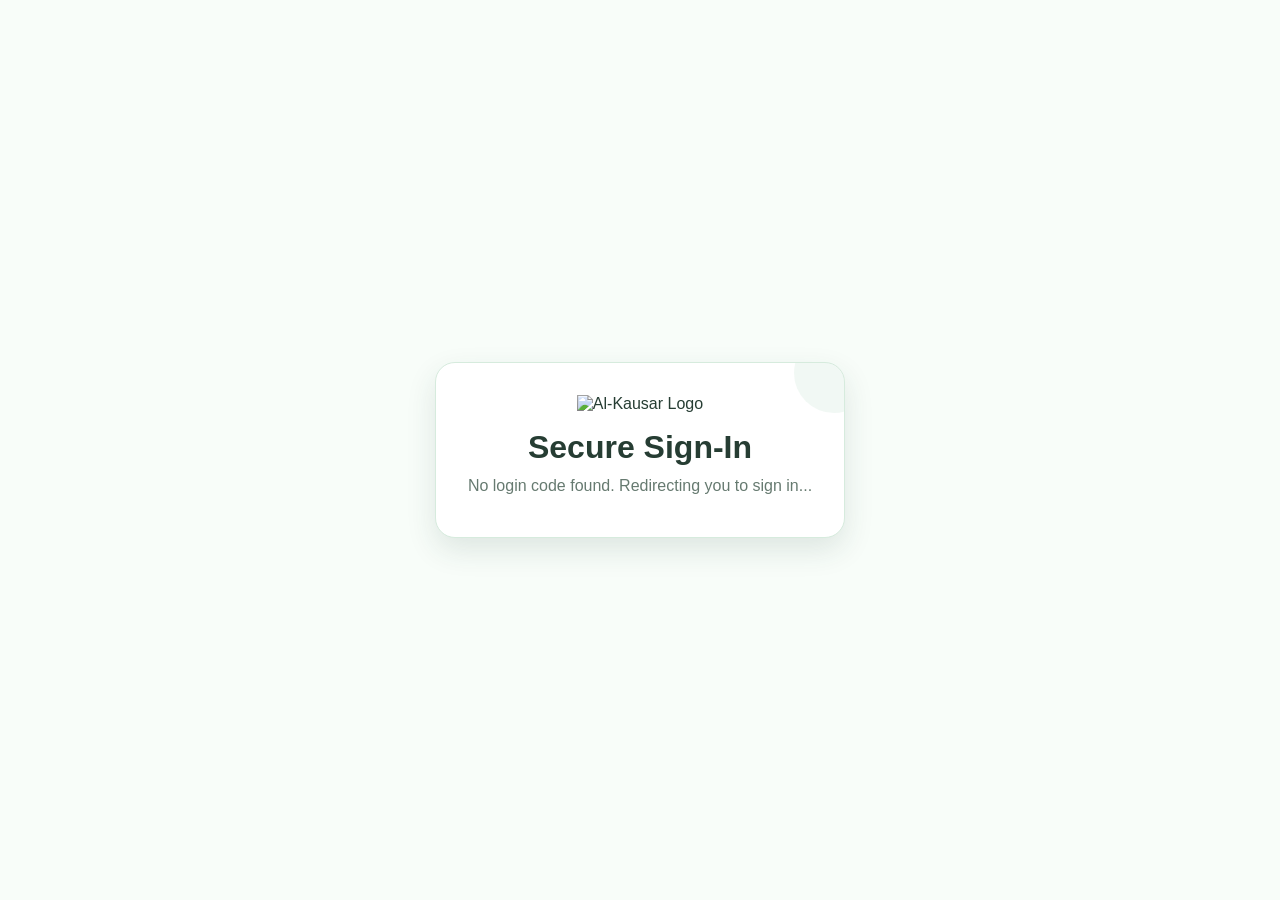
==== commit f4e39116: "Add InfoSec hardening: Cognito login, JWT API auth, WAF, throttling, alerting - Cognito user pool + " ====
--- a/login.html
+++ b/login.html
@@ -3,148 +3,121 @@
 <head>
   <meta charset="UTF-8" />
   <meta name="viewport" content="width=device-width, initial-scale=1.0" />
-  <title>Sign In - Al-Kausar Medical Center</title>
+  <title>Signing In - Al-Kausar Medical Center</title>
   <link rel="stylesheet" href="style.css" />
   <style>
-    body.auth-page { display: flex; align-items: center; justify-content: center; min-height: 100vh; background: var(--soft); }
-    .auth-card { max-width: 420px; width: 100%; text-align: center; padding: 2rem; }
+    body.auth-page { display: flex; align-items: center; justify-content: center; min-height: 100vh; }
+    .auth-card { max-width: 460px; text-align: center; padding: 2rem; }
     .auth-card img { width: 96px; margin-bottom: 1rem; }
-    .auth-card .form-group { text-align: left; margin: .8rem 0; }
-    .auth-card label { display: block; font-size: .85rem; font-weight: 600; margin-bottom: .35rem; }
-    .auth-card input { width: 100%; padding: .7rem; border: 1px solid var(--border); border-radius: 8px; box-sizing: border-box; background: var(--card-bg, #fff); color: var(--text, #111); }
-    .auth-card .primary-btn { width: 100%; padding: .8rem; margin-top: .5rem; }
-    .error-msg { color: #c62828; min-height: 1.2em; font-size: .9rem; margin-top: .6rem; }
-    .hint { margin-top: 1rem; font-size: .85rem; color: var(--muted); }
-    .sec-badges { display: flex; gap: .4rem; justify-content: center; flex-wrap: wrap; margin-top: 1.2rem; }
   </style>
 </head>
 <body class="auth-page">
-  <div class="auth-card card">
+  <div class="auth-card card" id="statusCard">
     <img src="assets/logo.png" alt="Al-Kausar Logo" />
-    <h1>Sign In</h1>
-    <p style="margin:.2rem 0 1.2rem; color: var(--muted);">Al-Kausar Medical Center</p>
-
-    <form id="loginForm" novalidate>
-      <div class="form-group">
-        <label for="username">Email or username</label>
-        <input id="username" type="text" required autocomplete="username" placeholder="demo.patient@alkausar.com" />
-      </div>
-      <div class="form-group">
-        <label for="password">Password</label>
-        <input id="password" type="password" required autocomplete="current-password" placeholder="Your password" />
-      </div>
-      <button type="submit" class="primary-btn">Sign In</button>
-      <div id="loginError" class="error-msg"></div>
-    </form>
-
-    <p class="hint">Demo account: <strong>demo.patient@alkausar.com</strong><br />Password: <strong>Demo@12345</strong></p>
-    <p class="hint"><a href="index.html">&larr; Back to site</a></p>
-
-    <div class="sec-badges">
-      <span class="sec-badge">🔐 Cognito Auth</span>
-      <span class="sec-badge">🛡️ JWT Protected API</span>
-      <span class="sec-badge">🔒 HTTPS</span>
-    </div>
+    <h1>Secure Sign-In</h1>
+    <p id="authMessage">Completing secure login with Amazon Cognito...</p>
   </div>
 
   <script>
-    // --- In-app login with Amazon Cognito (USER_PASSWORD_AUTH flow) ---
-    // Credentials are sent over HTTPS directly to Cognito; the API stays
-    // protected by the Cognito JWT authorizer.
-    const CLIENT_ID = "m0s0e255m43a8gpf62k69rhjb";
-    const ENDPOINT = "https://cognito-idp.ap-south-1.amazonaws.com/";
-    const SESSION_KEYS = {
-      access: "akmc_access_token",
-      id: "akmc_id_token",
-      refresh: "akmc_refresh_token",
-      expires: "akmc_token_expires",
-      user: "akmc_user",
-      verifier: "akmc_code_verifier",
-      state: "akmc_oauth_state"
-    };
+    // --- Amazon Cognito login callback handler (PKCE / authorization code flow) ---
+    (function () {
+      const params = new URLSearchParams(window.location.search);
+      const code = params.get("code");
+      const state = params.get("state");
+      const error = params.get("error");
+      const messageEl = document.getElementById("authMessage");
 
-    const form = document.getElementById("loginForm");
-    const errEl = document.getElementById("loginError");
-    const usernameEl = document.getElementById("username");
-    const passwordEl = document.getElementById("password");
-    const btn = form.querySelector("button[type='submit']");
+      const SESSION_KEYS = {
+        access: "akmc_access_token",
+        id: "akmc_id_token",
+        refresh: "akmc_refresh_token",
+        expires: "akmc_token_expires",
+        user: "akmc_user",
+        verifier: "akmc_code_verifier",
+        state: "akmc_oauth_state"
+      };
 
-    function setError(msg) { errEl.textContent = msg || ""; }
+      function fail(msg) {
+        messageEl.textContent = msg;
+        messageEl.style.color = "#c62828";
+      }
 
-    function decodeJwtPayload(token) {
-      try {
-        const b = token.split(".")[1].replace(/-/g, "+").replace(/_/g, "/");
-        return JSON.parse(atob(b));
-      } catch (e) { return {}; }
-    }
+      if (error) {
+        fail("Login was not completed: " + error + ". Please try again.");
+        return;
+      }
 
-    async function signIn(username, password) {
-      const res = await fetch(ENDPOINT, {
-        method: "POST",
-        headers: {
-          "Content-Type": "application/x-amz-json-1.1",
-          "X-Amz-Target": "AWSCognitoIdentityProviderService.InitiateAuth",
-          "X-Amz-User-Agent": "aws-amplify/0.1.x js"
-        },
-        body: JSON.stringify({
-          AuthFlow: "USER_PASSWORD_AUTH",
-          ClientId: CLIENT_ID,
-          AuthParameters: { USERNAME: username, PASSWORD: password }
+      // Verify state to prevent CSRF on the OAuth callback
+      const savedState = sessionStorage.getItem(SESSION_KEYS.state);
+      if (state && savedState && state !== savedState) {
+        fail("State mismatch detected. The login request may have been tampered with.");
+        return;
+      }
+      sessionStorage.removeItem(SESSION_KEYS.state);
+
+      const verifier = sessionStorage.getItem(SESSION_KEYS.verifier);
+      sessionStorage.removeItem(SESSION_KEYS.verifier);
+
+      const COGNITO_DOMAIN = "https://alkausar-lab.auth.ap-south-1.amazoncognito.com";
+      const CLIENT_ID = "m0s0e255m43a8gpf62k69rhjb";
+      const REDIRECT_URI = window.location.origin + "/login.html";
+
+      async function storeTokens(data) {
+        sessionStorage.setItem(SESSION_KEYS.access, data.access_token);
+        sessionStorage.setItem(SESSION_KEYS.id, data.id_token);
+        if (data.refresh_token) sessionStorage.setItem(SESSION_KEYS.refresh, data.refresh_token);
+        sessionStorage.setItem(SESSION_KEYS.expires, String(Date.now() + data.expires_in * 1000));
+
+        // Decode id_token payload for display (email, username, etc.)
+        try {
+          const payload = JSON.parse(atob(data.id_token.split(".")[1].replace(/-/g, "+").replace(/_/g, "/")));
+          sessionStorage.setItem(SESSION_KEYS.user, JSON.stringify({
+            email: payload.email,
+            username: payload["cognito:username"],
+            name: payload.name || payload.email,
+            exp: payload.exp
+          }));
+        } catch (e) {
+          sessionStorage.setItem(SESSION_KEYS.user, JSON.stringify({ email: "", username: "" }));
+        }
+      }
+
+      if (code) {
+        if (!verifier) {
+          fail("Missing code verifier. Please start login again from the site.");
+          return;
+        }
+
+        fetch(COGNITO_DOMAIN + "/oauth2/token", {
+          method: "POST",
+          headers: { "Content-Type": "application/x-www-form-urlencoded" },
+          body: new URLSearchParams({
+            grant_type: "authorization_code",
+            client_id: CLIENT_ID,
+            code: code,
+            redirect_uri: REDIRECT_URI,
+            code_verifier: verifier
+          })
         })
-      });
-      const data = await res.json();
-      if (!res.ok) {
-        const err = new Error(data.message || data.code || "Sign-in failed");
-        err.code = data.__type || "";
-        throw err;
+          .then(async (res) => {
+            const data = await res.json();
+            if (!res.ok) throw new Error(data.error_description || data.error || "Token exchange failed");
+            return data;
+          })
+          .then(async (data) => {
+            await storeTokens(data);
+            window.location.replace(window.location.origin + "/index.html");
+          })
+          .catch((err) => {
+            fail("Could not complete login: " + err.message);
+          });
+      } else {
+        messageEl.textContent = "No login code found. Redirecting you to sign in...";
+        setTimeout(() => {
+          window.location.replace(window.location.origin + "/index.html");
+        }, 1500);
       }
-      const auth = data.AuthenticationResult;
-      if (!auth || !auth.AccessToken) throw new Error("No session was returned.");
-
-      sessionStorage.setItem(SESSION_KEYS.access, auth.AccessToken);
-      if (auth.IdToken) sessionStorage.setItem(SESSION_KEYS.id, auth.IdToken);
-      if (auth.RefreshToken) sessionStorage.setItem(SESSION_KEYS.refresh, auth.RefreshToken);
-      sessionStorage.setItem(SESSION_KEYS.expires, String(Date.now() + auth.ExpiresIn * 1000));
-
-      const payload = decodeJwtPayload(auth.IdToken || auth.AccessToken);
-      sessionStorage.setItem(SESSION_KEYS.user, JSON.stringify({
-        email: payload.email,
-        username: payload["cognito:username"],
-        name: payload.name || payload.email,
-        exp: payload.exp
-      }));
-
-      window.location.replace(window.location.origin + "/index.html");
-    }
-
-    form.addEventListener("submit", async (e) => {
-      e.preventDefault();
-      setError("");
-      const username = usernameEl.value.trim();
-      const password = passwordEl.value;
-      if (!username || !password) { setError("Please enter your email and password."); return; }
-
-      btn.disabled = true;
-      btn.textContent = "Signing in...";
-      try {
-        await signIn(username, password);
-      } catch (err) {
-        const m = err.message || "Sign-in failed.";
-        setError(
-          /NotAuthorizedException|Incorrect username or password/i.test(m) ? "Incorrect username or password." :
-          /UserNotFoundException/i.test(m)                       ? "No account found for that email." :
-          /PasswordResetRequiredException/i.test(m)              ? "Password reset is required for this account." :
-          /TooManyRequests|Throttling/i.test(m)                  ? "Too many attempts. Wait a few minutes and try again." :
-          /NetworkError|Failed to fetch/i.test(m)                ? "Could not reach the authentication service. Check your connection." :
-          m
-        );
-      } finally {
-        btn.disabled = false;
-        btn.textContent = "Sign In";
-      }
-    });
-
-    usernameEl.focus();
+    })();
   </script>
 </body>
 </html>
--- a/style.css
+++ b/style.css
@@ -1372,11 +1372,15 @@
   }
 }
 
-/* ---- Security status (footer) + auth UI ---- */
+/* ---- Security bar + auth UI ---- */
 .security-bar {
-  color: var(--white);
-  padding: 6px 0;
-  font-size: 12px;
+  background: linear-gradient(90deg, var(--deep, #0e4d4a), var(--dark, #123f3f));
+  color: #fff;
+  padding: 8px 22px;
+  font-size: 13px;
+  position: sticky;
+  top: 0;
+  z-index: 20;
 }
 
 .security-bar-inner {
@@ -1385,28 +1389,20 @@
   display: flex;
   flex-wrap: wrap;
   align-items: center;
-  justify-content: center;
-  gap: 8px;
+  gap: 10px;
 }
 
 .sec-badge {
-  background: rgba(128, 128, 128, 0.18);
-  border: 1px solid rgba(128, 128, 128, 0.32);
+  background: rgba(255, 255, 255, 0.12);
+  border: 1px solid rgba(255, 255, 255, 0.25);
   padding: 3px 10px;
   border-radius: 999px;
   font-size: 11px;
 }
 
-@supports (background: color-mix(in srgb, red 10%, transparent)) {
-  .sec-badge {
-    background: color-mix(in srgb, currentColor 12%, transparent);
-    border: 1px solid color-mix(in srgb, currentColor 28%, transparent);
-  }
-}
-
 .sec-user {
+  margin-left: auto;
   font-weight: bold;
-  opacity: 0.9;
 }
 
 .theme-toggle.logged-in {
